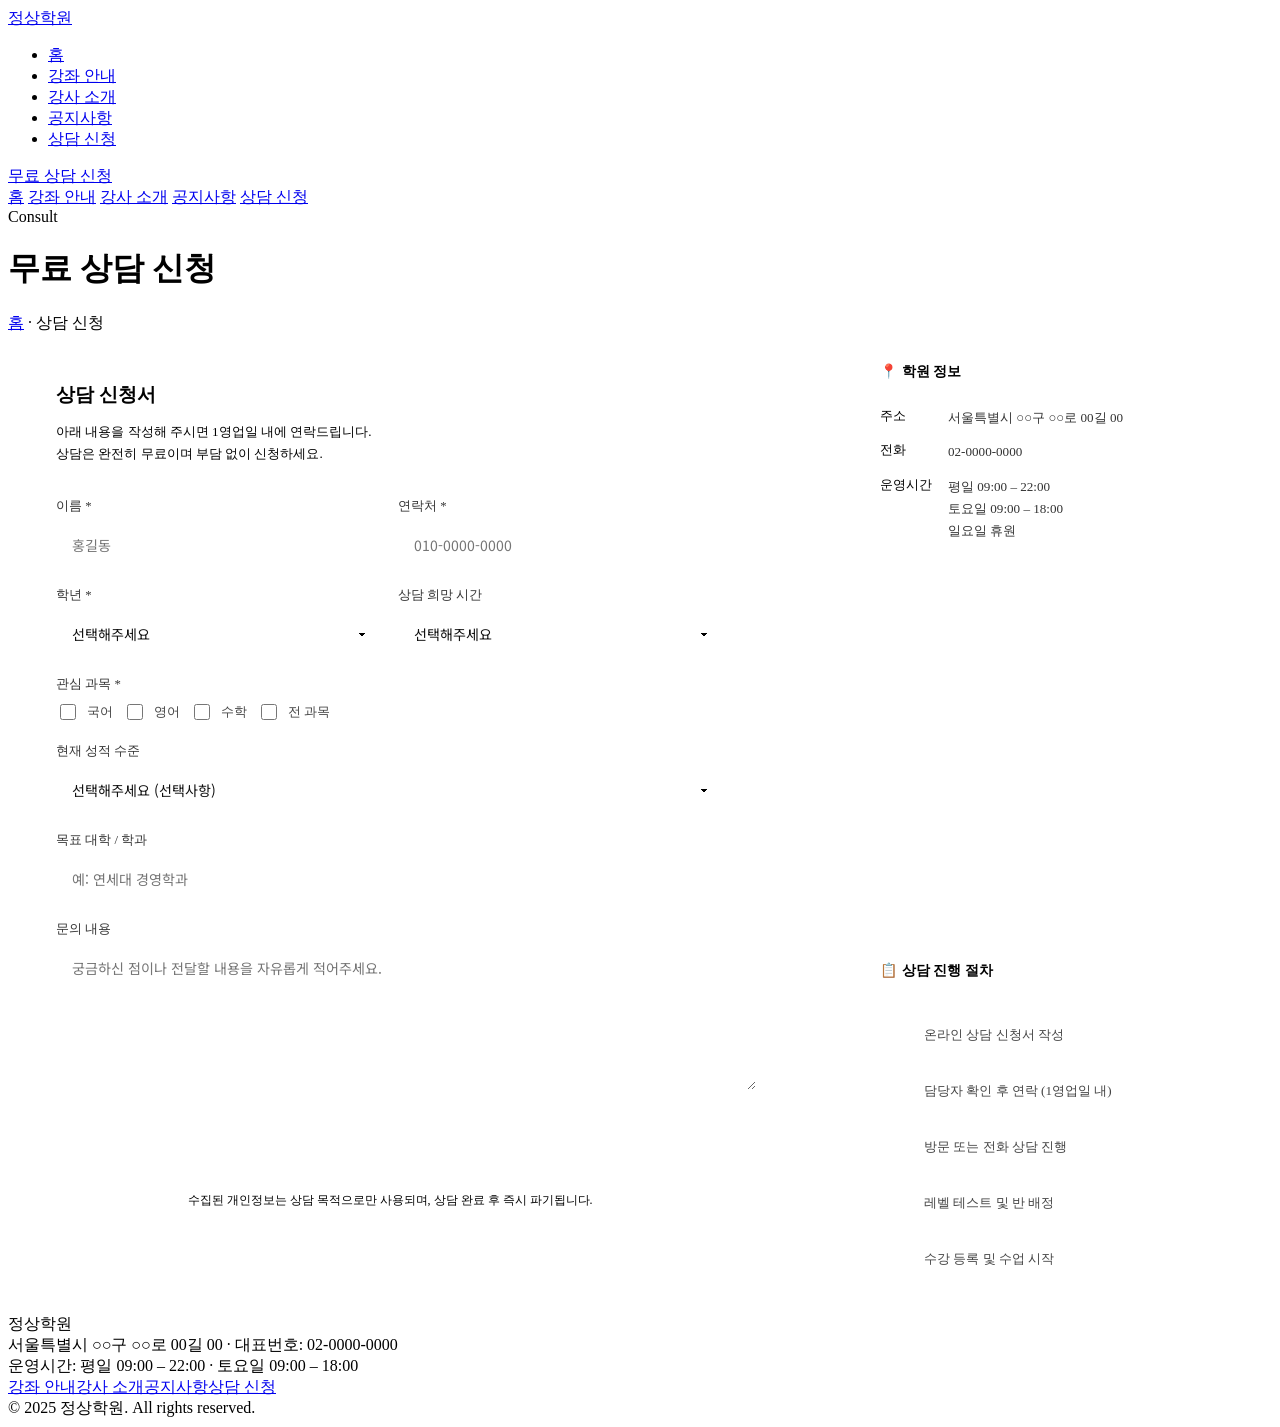
==== consult.html @ 3b6c1c9a "Add consult.html" ====
<!DOCTYPE html>
<html lang="ko">
<head>
  <meta charset="UTF-8" />
  <meta name="viewport" content="width=device-width, initial-scale=1.0" />
  <title>상담 신청 · 정상학원</title>
  <link rel="preconnect" href="https://fonts.googleapis.com" />
  <link href="https://fonts.googleapis.com/css2?family=Noto+Sans+KR:wght@300;400;500;700&display=swap" rel="stylesheet" />
  <link rel="stylesheet" href="common.css" />
  <style>
    .consult-wrap { display: grid; grid-template-columns: 1fr 420px; gap: 80px; align-items: start; }
    .consult-form-box { background: #fff; border: 1px solid var(--border); padding: 48px; }
    .form-title { font-size: 1.2rem; font-weight: 700; color: var(--navy); margin-bottom: 8px; }
    .form-desc { font-size: 0.82rem; color: var(--gray); margin-bottom: 32px; line-height: 1.7; }
    .form-group { margin-bottom: 20px; }
    .form-label { display: block; font-size: 0.8rem; font-weight: 500; color: #333; margin-bottom: 8px; }
    .form-label span { color: var(--red); }
    .form-input, .form-select, .form-textarea {
      width: 100%; padding: 12px 16px;
      border: 1px solid var(--border); background: #fff;
      font-size: 0.88rem; font-family: 'Noto Sans KR', sans-serif;
      color: #111; transition: border-color 0.2s;
      appearance: none;
    }
    .form-input:focus, .form-select:focus, .form-textarea:focus {
      outline: none; border-color: var(--navy);
    }
    .form-textarea { resize: vertical; min-height: 120px; }
    .form-select-wrap { position: relative; }
    .form-select-wrap::after { content: '▾'; position: absolute; right: 16px; top: 50%; transform: translateY(-50%); color: var(--gray); pointer-events: none; }
    .form-row { display: grid; grid-template-columns: 1fr 1fr; gap: 16px; }
    .form-check-group { display: flex; flex-wrap: wrap; gap: 10px; }
    .form-check { display: flex; align-items: center; gap: 8px; cursor: pointer; }
    .form-check input { width: 16px; height: 16px; accent-color: var(--navy); cursor: pointer; }
    .form-check span { font-size: 0.82rem; color: #444; }
    .form-submit {
      width: 100%; padding: 16px; background: var(--red); color: #fff;
      font-size: 0.92rem; font-weight: 700; border: none; cursor: pointer;
      margin-top: 8px; transition: background 0.2s;
      font-family: 'Noto Sans KR', sans-serif;
    }
    .form-submit:hover { background: #d4432f; }
    .form-privacy { margin-top: 16px; font-size: 0.75rem; color: var(--gray); text-align: center; line-height: 1.6; }
    .success-msg { display: none; text-align: center; padding: 40px 20px; }
    .success-msg .check { font-size: 3rem; margin-bottom: 16px; }
    .success-msg h3 { font-size: 1.2rem; font-weight: 700; color: var(--navy); margin-bottom: 8px; }
    .success-msg p { font-size: 0.85rem; color: var(--gray); }

    /* 사이드 정보 */
    .consult-info { display: flex; flex-direction: column; gap: 24px; }
    .info-card { background: var(--light); padding: 28px; }
    .info-card-title { font-size: 0.88rem; font-weight: 700; color: var(--navy); margin-bottom: 16px; border-bottom: 2px solid var(--navy); padding-bottom: 10px; }
    .info-row { display: flex; gap: 12px; margin-bottom: 12px; font-size: 0.82rem; }
    .info-row:last-child { margin-bottom: 0; }
    .info-key { color: var(--gray); min-width: 56px; flex-shrink: 0; }
    .info-val { color: #333; line-height: 1.7; }
    .map-box { width: 100%; aspect-ratio: 4/3; overflow: hidden; }
    .map-box iframe { width: 100%; height: 100%; border: none; filter: grayscale(20%); }
    .process-list { display: flex; flex-direction: column; gap: 0; }
    .process-item { display: flex; gap: 16px; padding: 14px 0; border-bottom: 1px solid var(--border); }
    .process-item:last-child { border-bottom: none; }
    .process-num { width: 28px; height: 28px; background: var(--navy); color: #fff; font-size: 0.72rem; font-weight: 700; display: flex; align-items: center; justify-content: center; flex-shrink: 0; }
    .process-text { font-size: 0.82rem; color: #444; line-height: 1.6; padding-top: 4px; }

    @media (max-width: 960px) {
      .consult-wrap { grid-template-columns: 1fr; }
      .consult-info { order: -1; }
    }
    @media (max-width: 480px) {
      .consult-form-box { padding: 28px 20px; }
      .form-row { grid-template-columns: 1fr; }
    }
  </style>
</head>
<body>
  <nav>
    <div class="nav-left">
      <a href="index.html" class="nav-logo">정상<span>학원</span></a>
      <ul class="nav-menu">
        <li><a href="index.html">홈</a></li>
        <li><a href="courses.html">강좌 안내</a></li>
        <li><a href="teachers.html">강사 소개</a></li>
        <li><a href="notice.html">공지사항</a></li>
        <li><a href="consult.html" class="active">상담 신청</a></li>
      </ul>
    </div>
    <a href="consult.html" class="nav-cta">무료 상담 신청</a>
    <div class="nav-hamburger" id="hamburger" onclick="toggleMenu()"><span></span><span></span><span></span></div>
  </nav>
  <div class="nav-drawer" id="drawer">
    <a href="index.html" onclick="closeMenu()">홈</a>
    <a href="courses.html" onclick="closeMenu()">강좌 안내</a>
    <a href="teachers.html" onclick="closeMenu()">강사 소개</a>
    <a href="notice.html" onclick="closeMenu()">공지사항</a>
    <a href="consult.html" onclick="closeMenu()">상담 신청</a>
  </div>

  <div class="page-header">
    <div class="page-header-inner">
      <div class="section-tag">Consult</div>
      <h1>무료 상담 신청</h1>
      <div class="breadcrumb"><a href="index.html">홈</a> · 상담 신청</div>
    </div>
  </div>

  <div class="section-wrap">
    <div class="consult-wrap">
      <!-- 폼 -->
      <div class="consult-form-box">
        <div class="form-title">상담 신청서</div>
        <p class="form-desc">아래 내용을 작성해 주시면 1영업일 내에 연락드립니다.<br>상담은 완전히 무료이며 부담 없이 신청하세요.</p>

        <!-- Formspree 연동: action의 YOUR_FORM_ID를 실제 Formspree ID로 교체 -->
        <form id="consultForm" action="https://formspree.io/f/YOUR_FORM_ID" method="POST">
          <div class="form-row">
            <div class="form-group">
              <label class="form-label">이름 <span>*</span></label>
              <input type="text" name="name" class="form-input" placeholder="홍길동" required />
            </div>
            <div class="form-group">
              <label class="form-label">연락처 <span>*</span></label>
              <input type="tel" name="phone" class="form-input" placeholder="010-0000-0000" required />
            </div>
          </div>
          <div class="form-row">
            <div class="form-group">
              <label class="form-label">학년 <span>*</span></label>
              <div class="form-select-wrap">
                <select name="grade" class="form-select" required>
                  <option value="">선택해주세요</option>
                  <option>고등학교 1학년</option>
                  <option>고등학교 2학년</option>
                  <option>고등학교 3학년</option>
                  <option>N수생</option>
                </select>
              </div>
            </div>
            <div class="form-group">
              <label class="form-label">상담 희망 시간</label>
              <div class="form-select-wrap">
                <select name="preferred_time" class="form-select">
                  <option value="">선택해주세요</option>
                  <option>평일 오전 (09:00~12:00)</option>
                  <option>평일 오후 (13:00~18:00)</option>
                  <option>평일 저녁 (18:00~22:00)</option>
                  <option>토요일</option>
                </select>
              </div>
            </div>
          </div>
          <div class="form-group">
            <label class="form-label">관심 과목 <span>*</span></label>
            <div class="form-check-group">
              <label class="form-check"><input type="checkbox" name="subject" value="국어" /><span>국어</span></label>
              <label class="form-check"><input type="checkbox" name="subject" value="영어" /><span>영어</span></label>
              <label class="form-check"><input type="checkbox" name="subject" value="수학" /><span>수학</span></label>
              <label class="form-check"><input type="checkbox" name="subject" value="전 과목" /><span>전 과목</span></label>
            </div>
          </div>
          <div class="form-group">
            <label class="form-label">현재 성적 수준</label>
            <div class="form-select-wrap">
              <select name="current_level" class="form-select">
                <option value="">선택해주세요 (선택사항)</option>
                <option>1~2등급</option>
                <option>3~4등급</option>
                <option>5~6등급</option>
                <option>7등급 이하</option>
              </select>
            </div>
          </div>
          <div class="form-group">
            <label class="form-label">목표 대학 / 학과</label>
            <input type="text" name="target_school" class="form-input" placeholder="예: 연세대 경영학과" />
          </div>
          <div class="form-group">
            <label class="form-label">문의 내용</label>
            <textarea name="message" class="form-textarea" placeholder="궁금하신 점이나 전달할 내용을 자유롭게 적어주세요."></textarea>
          </div>
          <input type="hidden" name="_subject" value="정상학원 상담 신청" />
          <button type="submit" class="form-submit">상담 신청하기</button>
          <p class="form-privacy">수집된 개인정보는 상담 목적으로만 사용되며, 상담 완료 후 즉시 파기됩니다.</p>
        </form>

        <div class="success-msg" id="successMsg">
          <div class="check">✅</div>
          <h3>상담 신청이 완료되었습니다!</h3>
          <p>입력하신 연락처로 1영업일 내에 연락드리겠습니다.<br>감사합니다.</p>
        </div>
      </div>

      <!-- 사이드 정보 -->
      <div class="consult-info">
        <div class="info-card">
          <div class="info-card-title">📍 학원 정보</div>
          <div class="info-row"><span class="info-key">주소</span><span class="info-val">서울특별시 ○○구 ○○로 00길 00</span></div>
          <div class="info-row"><span class="info-key">전화</span><span class="info-val">02-0000-0000</span></div>
          <div class="info-row"><span class="info-key">운영시간</span><span class="info-val">평일 09:00 – 22:00<br>토요일 09:00 – 18:00<br>일요일 휴원</span></div>
        </div>
        <div class="map-box">
          <iframe src="https://maps.google.com/maps?q=강남구&t=&z=15&ie=UTF8&iwloc=&output=embed" allowfullscreen loading="lazy" title="정상학원 위치"></iframe>
        </div>
        <div class="info-card">
          <div class="info-card-title">📋 상담 진행 절차</div>
          <div class="process-list">
            <div class="process-item"><div class="process-num">1</div><div class="process-text">온라인 상담 신청서 작성</div></div>
            <div class="process-item"><div class="process-num">2</div><div class="process-text">담당자 확인 후 연락 (1영업일 내)</div></div>
            <div class="process-item"><div class="process-num">3</div><div class="process-text">방문 또는 전화 상담 진행</div></div>
            <div class="process-item"><div class="process-num">4</div><div class="process-text">레벨 테스트 및 반 배정</div></div>
            <div class="process-item"><div class="process-num">5</div><div class="process-text">수강 등록 및 수업 시작</div></div>
          </div>
        </div>
      </div>
    </div>
  </div>

  <footer>
    <div class="footer-inner">
      <div><div class="footer-logo">정상<span>학원</span></div><div class="footer-info">서울특별시 ○○구 ○○로 00길 00 · 대표번호: 02-0000-0000<br>운영시간: 평일 09:00 – 22:00 · 토요일 09:00 – 18:00</div></div>
      <div class="footer-links"><a href="courses.html">강좌 안내</a><a href="teachers.html">강사 소개</a><a href="notice.html">공지사항</a><a href="consult.html">상담 신청</a></div>
    </div>
    <div class="footer-copy">© 2025 정상학원. All rights reserved.</div>
  </footer>

  <script src="common.js"></script>
  <script>
    window.addEventListener('scroll', () => { document.getElementById('floatBtn')?.classList.toggle('visible', window.scrollY > 200); });

    // Formspree AJAX 제출
    const form = document.getElementById('consultForm');
    form.addEventListener('submit', async (e) => {
      e.preventDefault();
      const data = new FormData(form);
      try {
        const res = await fetch(form.action, { method: 'POST', body: data, headers: { 'Accept': 'application/json' } });
        if (res.ok) {
          form.style.display = 'none';
          document.getElementById('successMsg').style.display = 'block';
        } else {
          alert('전송 중 오류가 발생했습니다. 전화로 문의해 주세요.');
        }
      } catch {
        alert('네트워크 오류가 발생했습니다. 전화로 문의해 주세요.');
      }
    });
  </script>
</body>
</html>
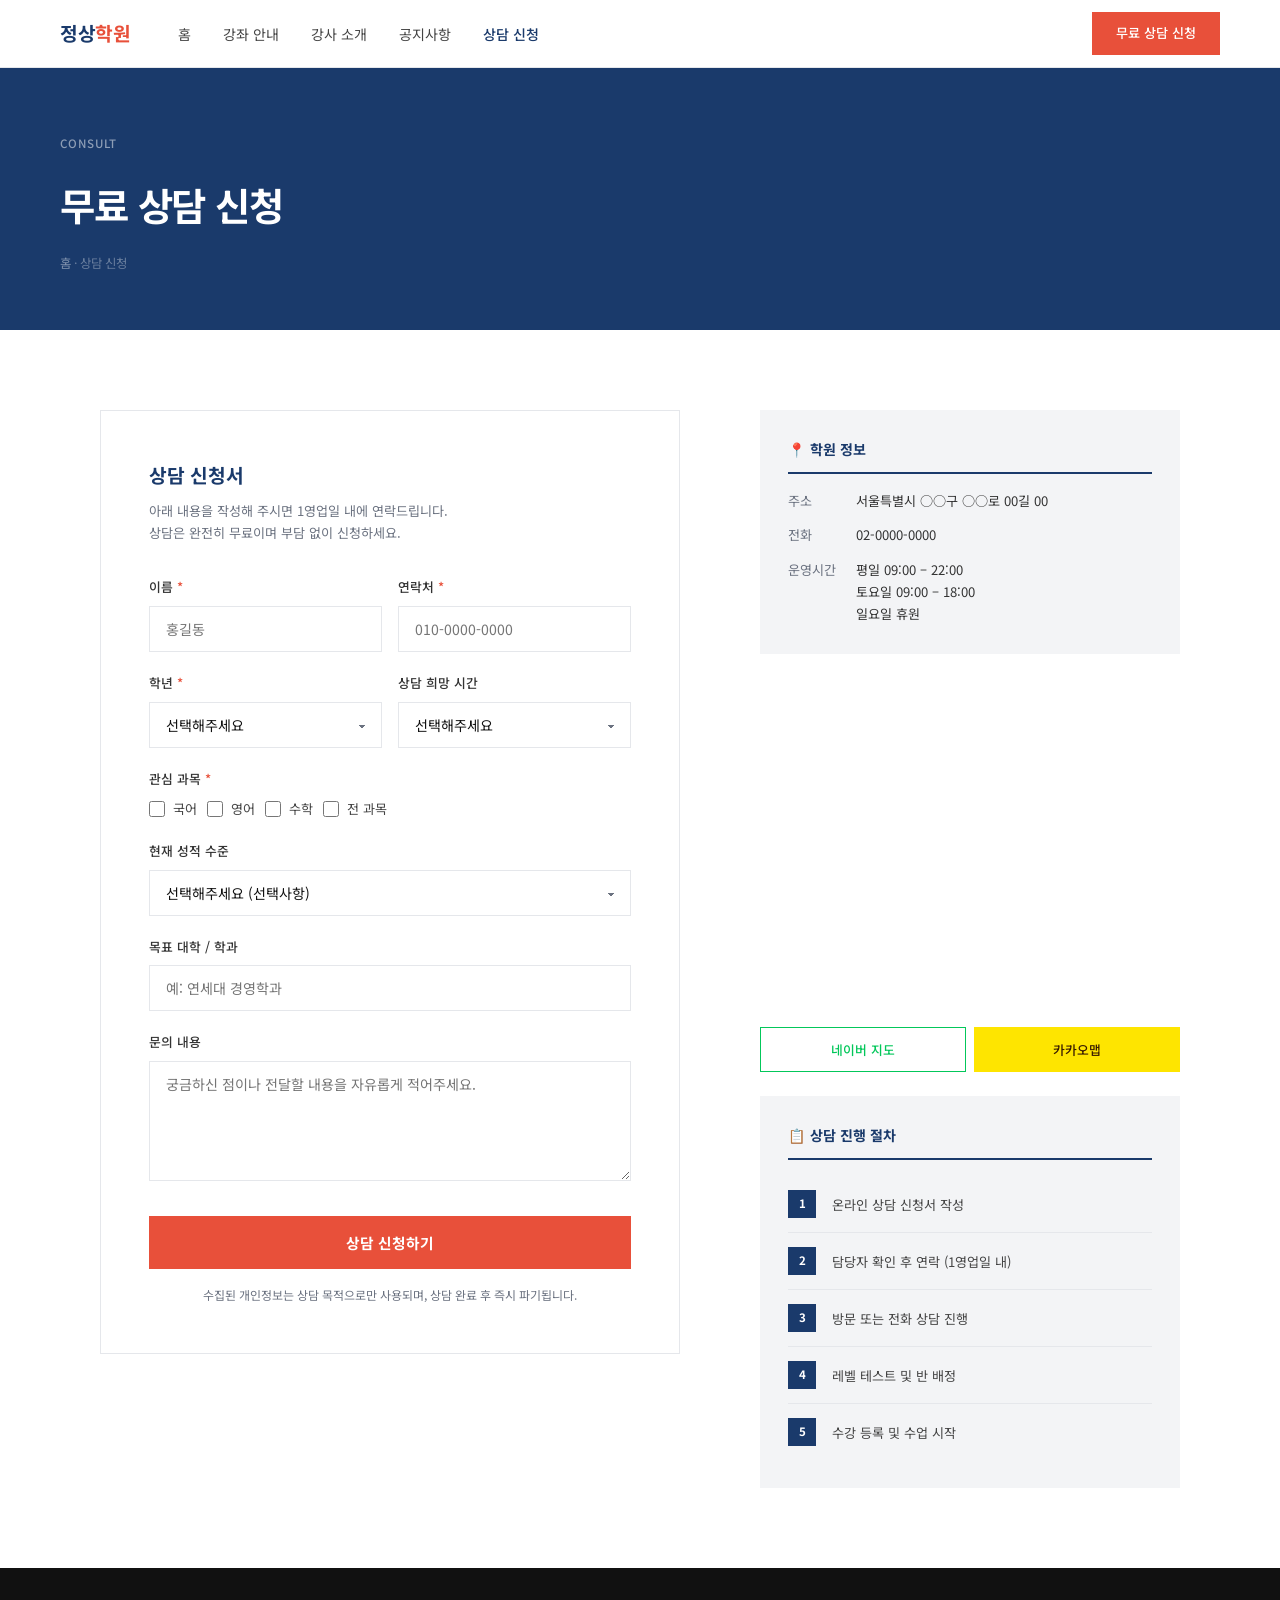
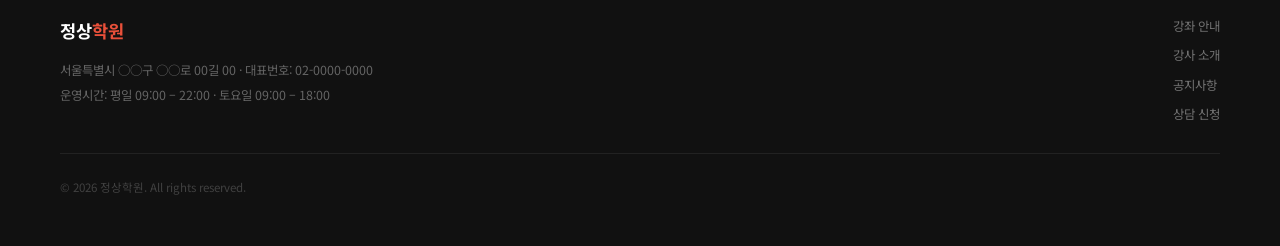
==== commit 51aa8793: "consult: 구글맵->OSM+네이버/카카오 버튼, 지도 링크 CSS, footer 2026" ====
--- a/consult.html
+++ b/consult.html
@@ -55,6 +55,11 @@
     .info-key { color: var(--gray); min-width: 56px; flex-shrink: 0; }
     .info-val { color: #333; line-height: 1.7; }
     .map-box { width: 100%; aspect-ratio: 4/3; overflow: hidden; }
+    .map-links { display: flex; gap: 8px; margin-top: 10px; }
+    .map-link { flex: 1; text-align: center; padding: 11px; font-size: 0.8rem; font-weight: 500; border: 1px solid var(--border); color: var(--navy); transition: background 0.2s, border-color 0.2s; }
+    .map-link:hover { background: var(--light); }
+    .map-link.naver { color: #03C75A; border-color: #03C75A; }
+    .map-link.kakao { color: #3A1D00; background: #FEE500; border-color: #FEE500; }
     .map-box iframe { width: 100%; height: 100%; border: none; filter: grayscale(20%); }
     .process-list { display: flex; flex-direction: column; gap: 0; }
     .process-item { display: flex; gap: 16px; padding: 14px 0; border-bottom: 1px solid var(--border); }
@@ -197,8 +202,10 @@
           <div class="info-row"><span class="info-key">전화</span><span class="info-val">02-0000-0000</span></div>
           <div class="info-row"><span class="info-key">운영시간</span><span class="info-val">평일 09:00 – 22:00<br>토요일 09:00 – 18:00<br>일요일 휴원</span></div>
         </div>
-        <div class="map-box">
-          <iframe src="https://maps.google.com/maps?q=강남구&t=&z=15&ie=UTF8&iwloc=&output=embed" allowfullscreen loading="lazy" title="정상학원 위치"></iframe>
+        <div class="map-box"><iframe src="https://www.openstreetmap.org/export/embed.html?bbox=127.0535%2C37.4930%2C127.0735%2C37.5060&amp;layer=mapnik&amp;marker=37.4995%2C127.0635" loading="lazy"></iframe></div>
+        <div class="map-links">
+          <a href="https://map.naver.com/p/search/%EB%8C%80%EC%B9%98%EB%8F%99" target="_blank" rel="noopener" class="map-link naver">네이버 지도</a>
+          <a href="https://map.kakao.com/?q=%EB%8C%80%EC%B9%98%EB%8F%99" target="_blank" rel="noopener" class="map-link kakao">카카오맵</a>
         </div>
         <div class="info-card">
           <div class="info-card-title">📋 상담 진행 절차</div>
@@ -219,7 +226,7 @@
       <div><div class="footer-logo">정상<span>학원</span></div><div class="footer-info">서울특별시 ○○구 ○○로 00길 00 · 대표번호: 02-0000-0000<br>운영시간: 평일 09:00 – 22:00 · 토요일 09:00 – 18:00</div></div>
       <div class="footer-links"><a href="courses.html">강좌 안내</a><a href="teachers.html">강사 소개</a><a href="notice.html">공지사항</a><a href="consult.html">상담 신청</a></div>
     </div>
-    <div class="footer-copy">© 2025 정상학원. All rights reserved.</div>
+    <div class="footer-copy">© 2026 정상학원. All rights reserved.</div>
   </footer>
 
   <script src="common.js"></script>
--- a/common.css
+++ b/common.css
@@ -0,0 +1,114 @@
+*, *::before, *::after { box-sizing: border-box; margin: 0; padding: 0; }
+html { scroll-behavior: smooth; }
+body { background: #fff; color: #111; font-family: 'Noto Sans KR', sans-serif; font-weight: 400; line-height: 1.7; overflow-x: hidden; }
+img { display: block; width: 100%; height: 100%; object-fit: cover; }
+a { text-decoration: none; color: inherit; }
+
+:root {
+  --navy:  #1A3A6B;
+  --red:   #E8503A;
+  --gray:  #6B7280;
+  --light: #F3F4F6;
+  --border:#E5E7EB;
+}
+
+/* NAV */
+nav {
+  position: fixed; top: 0; left: 0; right: 0; z-index: 100;
+  background: #fff; border-bottom: 1px solid var(--border);
+  display: flex; align-items: center; justify-content: space-between;
+  padding: 0 60px; height: 68px;
+}
+.nav-left { display: flex; align-items: center; gap: 48px; }
+.nav-logo { font-size: 1.2rem; font-weight: 700; color: var(--navy); letter-spacing: -0.02em; }
+.nav-logo span { color: var(--red); }
+.nav-menu { display: flex; gap: 32px; list-style: none; }
+.nav-menu a { font-size: 0.88rem; color: #444; transition: color 0.2s; }
+.nav-menu a:hover, .nav-menu a.active { color: var(--navy); font-weight: 500; }
+.nav-cta { display: inline-block; padding: 10px 24px; background: var(--red); color: #fff; font-size: 0.82rem; font-weight: 500; transition: background 0.2s; }
+.nav-cta:hover { background: #d4432f; }
+.nav-hamburger { display: none; flex-direction: column; gap: 5px; cursor: pointer; }
+.nav-hamburger span { display: block; width: 22px; height: 2px; background: var(--navy); transition: transform 0.3s, opacity 0.3s; }
+.nav-hamburger.open span:nth-child(1) { transform: translateY(7px) rotate(45deg); }
+.nav-hamburger.open span:nth-child(2) { opacity: 0; }
+.nav-hamburger.open span:nth-child(3) { transform: translateY(-7px) rotate(-45deg); }
+.nav-drawer {
+  display: none; position: fixed; top: 68px; left: 0; right: 0;
+  background: #fff; z-index: 99; padding: 16px 28px;
+  flex-direction: column; border-bottom: 1px solid var(--border);
+  transform: translateY(-110%); opacity: 0;
+  transition: transform 0.3s, opacity 0.3s;
+}
+.nav-drawer.open { transform: translateY(0); opacity: 1; }
+.nav-drawer a { display: block; padding: 13px 0; font-size: 0.9rem; border-bottom: 1px solid var(--border); color: #333; }
+.nav-drawer a:last-child { border-bottom: none; }
+
+/* SECTION 공통 */
+.section-wrap { padding: 80px 60px; max-width: 1200px; margin: 0 auto; }
+.section-head { margin-bottom: 48px; }
+.section-tag { display: inline-block; font-size: 0.72rem; font-weight: 500; color: var(--red); letter-spacing: 0.08em; text-transform: uppercase; margin-bottom: 10px; }
+.section-title { font-size: clamp(1.6rem, 2.5vw, 2.2rem); font-weight: 700; color: var(--navy); letter-spacing: -0.03em; line-height: 1.3; }
+.section-sub { margin-top: 10px; font-size: 0.88rem; color: var(--gray); }
+
+/* BUTTONS */
+.btn-primary { display: inline-block; padding: 14px 32px; background: var(--red); color: #fff; font-size: 0.85rem; font-weight: 500; transition: background 0.2s; }
+.btn-primary:hover { background: #d4432f; }
+.btn-outline { display: inline-block; padding: 14px 28px; border: 1px solid rgba(255,255,255,0.3); color: rgba(255,255,255,0.8); font-size: 0.85rem; transition: border-color 0.2s, color 0.2s; }
+.btn-outline:hover { border-color: #fff; color: #fff; }
+.btn-white { display: inline-block; padding: 16px 40px; background: #fff; color: var(--red); font-size: 0.88rem; font-weight: 700; white-space: nowrap; transition: background 0.2s; }
+.btn-white:hover { background: #f9f9f9; }
+.btn-navy { display: inline-block; padding: 14px 32px; background: var(--navy); color: #fff; font-size: 0.85rem; font-weight: 500; transition: background 0.2s; }
+.btn-navy:hover { background: #142d54; }
+
+/* FOOTER */
+footer { background: #111; padding: 48px 60px; }
+.footer-inner { max-width: 1200px; margin: 0 auto; display: flex; justify-content: space-between; align-items: flex-start; gap: 40px; flex-wrap: wrap; }
+.footer-logo { font-size: 1.1rem; font-weight: 700; color: #fff; margin-bottom: 12px; }
+.footer-logo span { color: var(--red); }
+.footer-info { font-size: 0.78rem; color: rgba(255,255,255,0.35); line-height: 2; }
+.footer-links { display: flex; flex-direction: column; gap: 8px; }
+.footer-links a { font-size: 0.78rem; color: rgba(255,255,255,0.4); transition: color 0.2s; }
+.footer-links a:hover { color: rgba(255,255,255,0.8); }
+.footer-copy { max-width: 1200px; margin: 28px auto 0; padding-top: 24px; border-top: 1px solid rgba(255,255,255,0.07); font-size: 0.72rem; color: rgba(255,255,255,0.2); }
+
+/* FLOAT BTN */
+.float-btn {
+  position: fixed; bottom: 28px; right: 28px; z-index: 90;
+  background: var(--red); color: #fff;
+  padding: 14px 24px; font-size: 0.8rem; font-weight: 500;
+  box-shadow: 0 4px 20px rgba(232,80,58,0.35);
+  opacity: 0; transform: translateY(8px);
+  transition: opacity 0.3s, transform 0.3s, background 0.2s; pointer-events: none;
+}
+.float-btn.visible { opacity: 1; transform: translateY(0); pointer-events: auto; }
+.float-btn:hover { background: #d4432f; }
+
+/* PAGE HEADER (내부 페이지용) */
+.page-header {
+  margin-top: 68px; background: var(--navy);
+  padding: 60px 60px 56px;
+}
+.page-header-inner { max-width: 1200px; margin: 0 auto; }
+.page-header .section-tag { color: rgba(255,255,255,0.5); }
+.page-header h1 { font-size: clamp(1.8rem, 3vw, 2.6rem); font-weight: 700; color: #fff; letter-spacing: -0.03em; margin-top: 8px; }
+.breadcrumb { margin-top: 16px; font-size: 0.78rem; color: rgba(255,255,255,0.35); }
+.breadcrumb a { color: rgba(255,255,255,0.45); transition: color 0.2s; }
+.breadcrumb a:hover { color: rgba(255,255,255,0.8); }
+
+/* NAV RESPONSIVE */
+@media (max-width: 860px) {
+  nav { padding: 0 28px; }
+  .nav-menu, .nav-cta { display: none; }
+  .nav-hamburger { display: flex; }
+  .nav-drawer { display: flex; }
+  .section-wrap { padding: 60px 28px; }
+  .page-header { padding: 44px 28px 40px; }
+  footer { padding: 40px 28px; }
+  .footer-inner { flex-direction: column; gap: 24px; }
+}
+
+.teacher-avatar { width: 100%; height: 100%; display: flex; align-items: center; justify-content: center; font-weight: 700; line-height: 1; font-size: clamp(2.4rem, 5vw, 4rem); user-select: none; }
+.teacher-avatar.c1 { background: #E8EEF6; color: #1A3A6B; }
+.teacher-avatar.c2 { background: #FBE7E3; color: #E8503A; }
+.teacher-avatar.c3 { background: #E5F0EC; color: #2C7A5B; }
+.teacher-avatar.c4 { background: #FBF0DD; color: #B8860B; }
